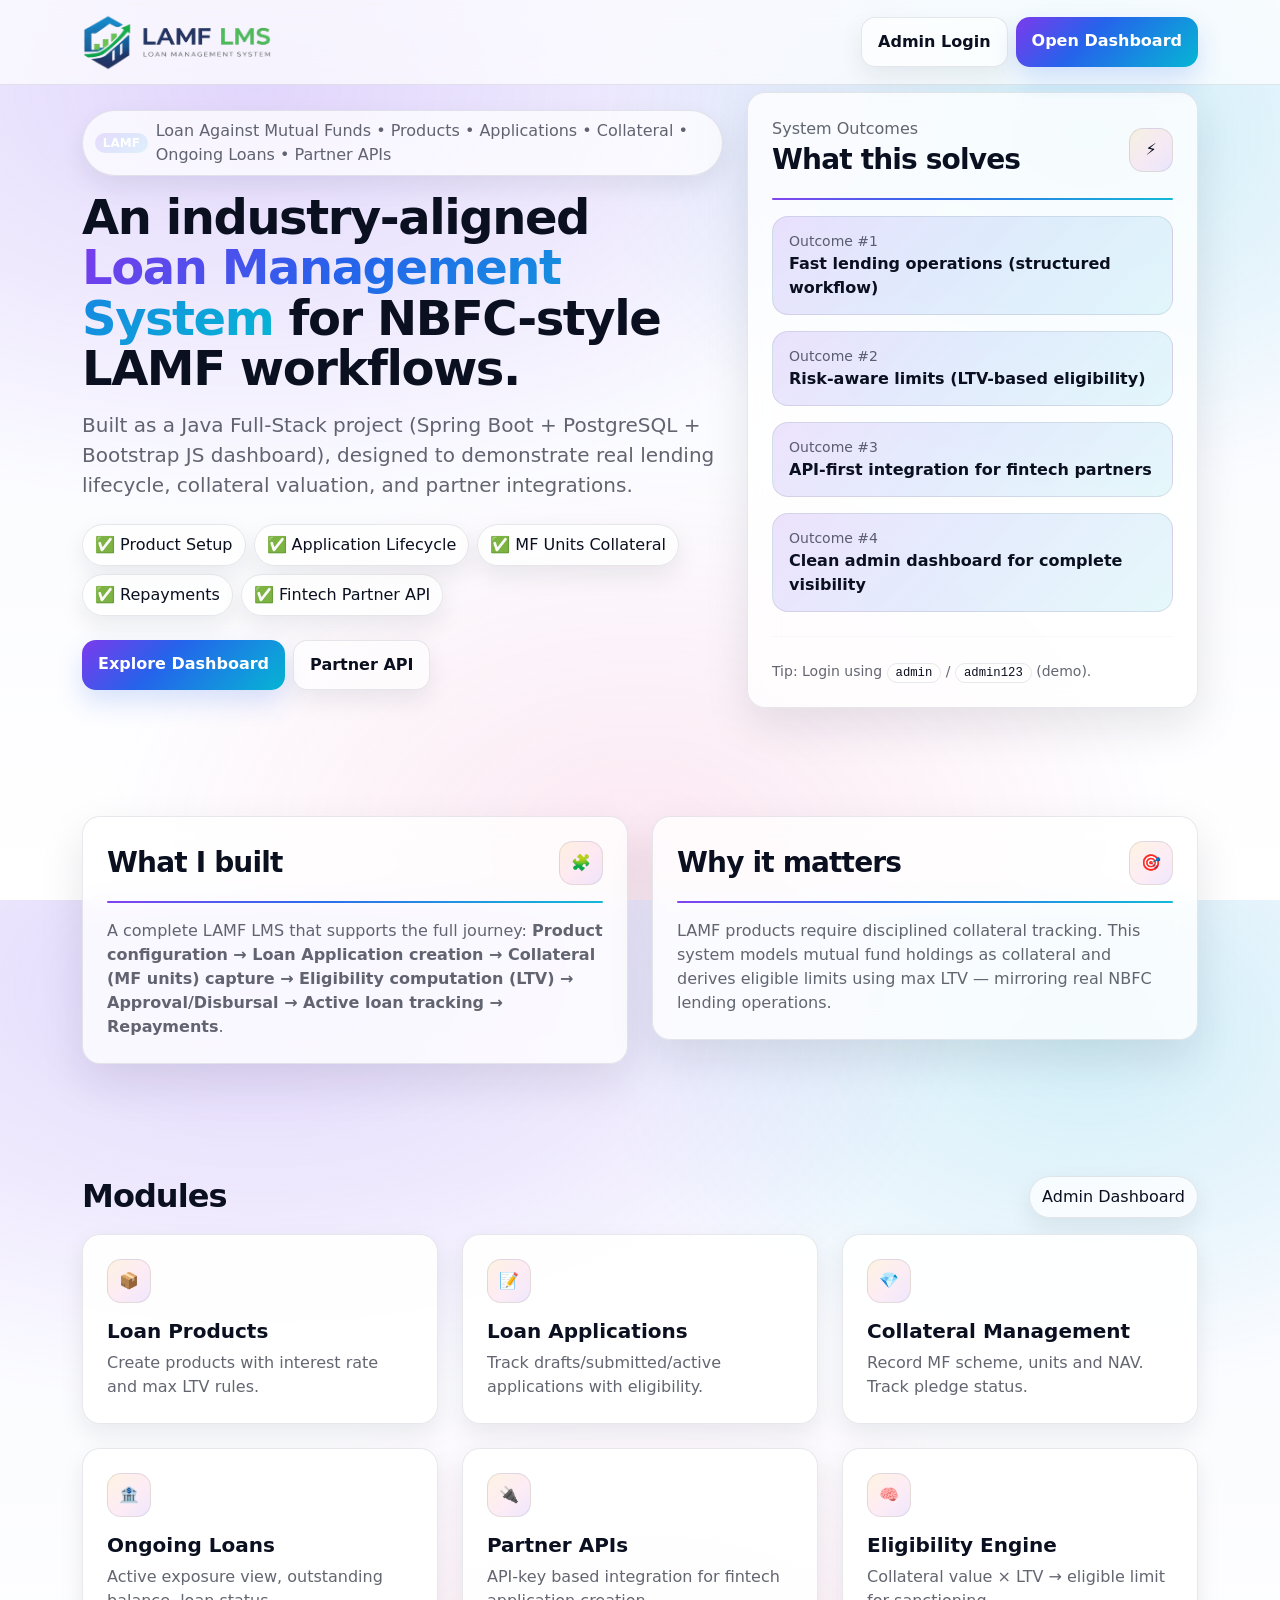
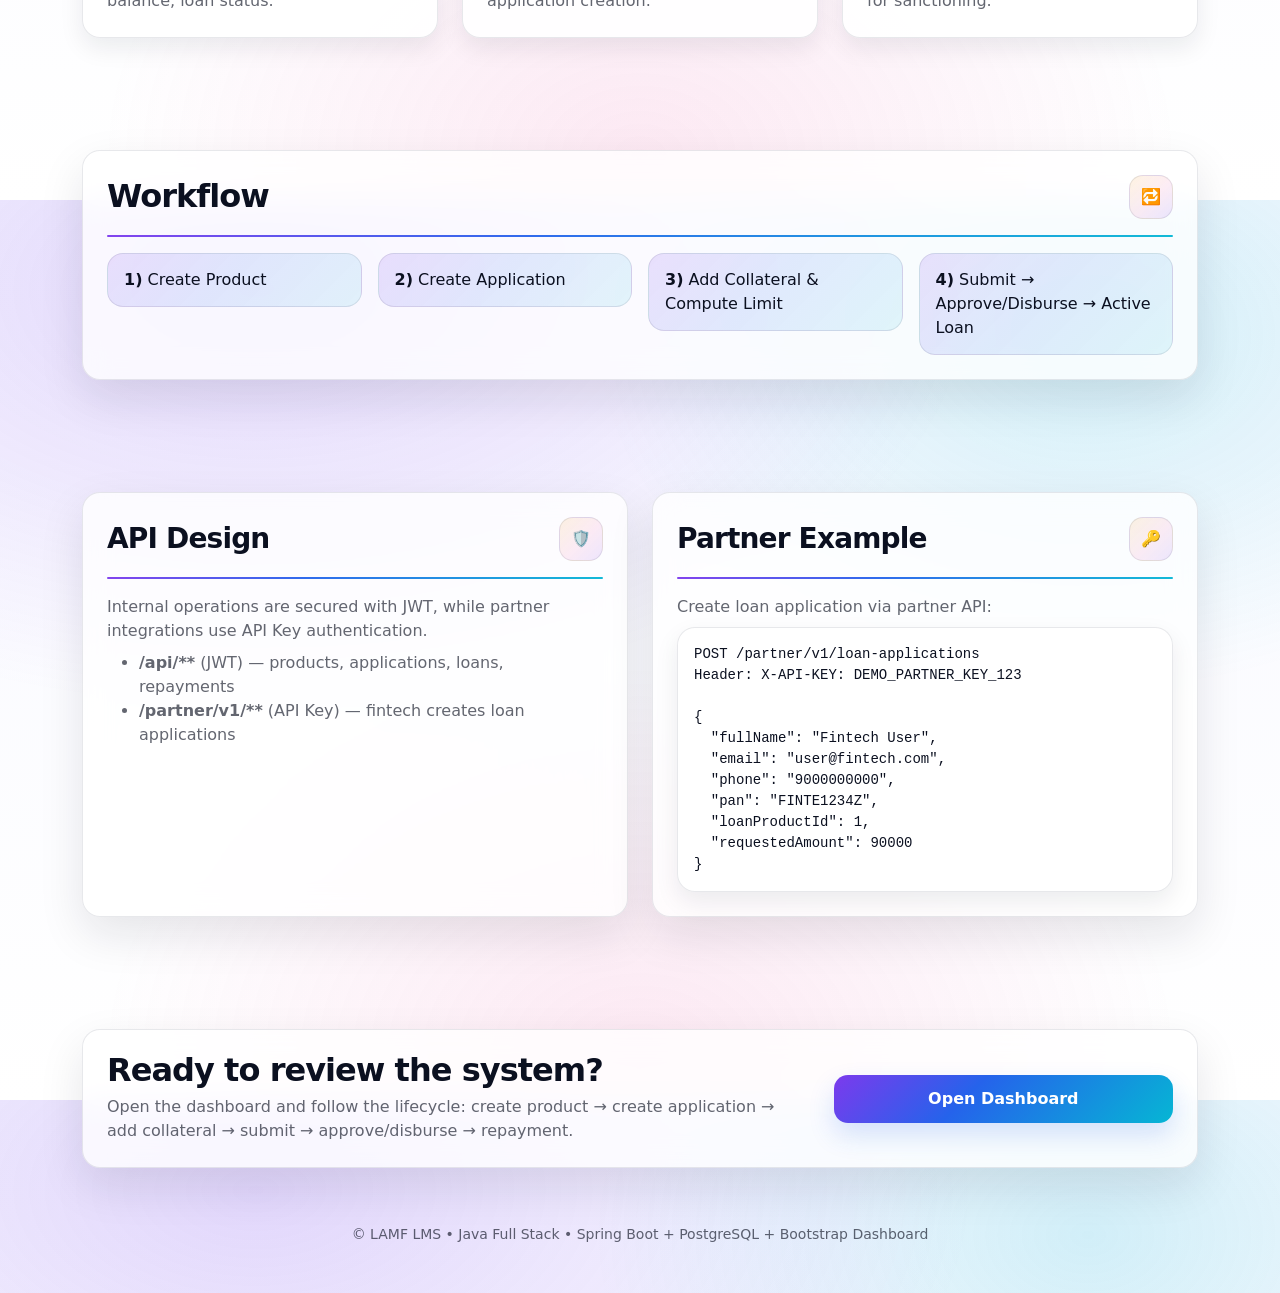
==== index.html @ cec2d3a8 "Fix HTML encoding issues in index.html" ====
<!DOCTYPE html>
<html lang="en">
<head>
  <meta charset="UTF-8" />
  <meta name="viewport" content="width=device-width, initial-scale=1.0" />
  <title>LAMF LMS • Industry-Grade Loan Management System</title>
  <link href="https://cdn.jsdelivr.net/npm/bootstrap@5.3.3/dist/css/bootstrap.min.css" rel="stylesheet">
  <link rel="stylesheet" href="assets/css/theme.css">
</head>
<body>
  <nav class="navbar navbar-expand-sm fixed-top">
    <div class="container">
      <a class="navbar-brand fw-bold" href="#">
        <span style="background:var(--g1); -webkit-background-clip:text; background-clip:text; color:transparent;">
          <img src="logo.png" alt="">
        </span>
      </a>
      <div class="ms-auto d-flex gap-2">
        <a href="login.html" class="btn btn-outline-lux">Admin Login</a>
        <a href="dashboard.html" class="btn btn-lux">Open Dashboard</a>
      </div>
    </div>
  </nav>

  <header class="lux-hero">
    <div class="container">
      <div class="row g-4 align-items-center">
        <div class="col-lg-7">
          <div class="lux-badge mb-3">
            <span class="badge rounded-pill" style="background:var(--g2);">LAMF</span>
            <span class="text-muted-lux">Loan Against Mutual Funds • Products • Applications • Collateral • Ongoing Loans • Partner APIs</span>
          </div>
          <h1 class="lux-title display-5">
            An industry-aligned <span style="background:var(--g1); -webkit-background-clip:text; background-clip:text; color:transparent;">Loan Management System</span>
            for NBFC-style LAMF workflows.
          </h1>
          <p class="mt-3 fs-5 text-muted-lux">
            Built as a Java Full-Stack project (Spring Boot + PostgreSQL + Bootstrap JS dashboard),
            designed to demonstrate real lending lifecycle, collateral valuation, and partner integrations.
          </p>

          <div class="d-flex flex-wrap gap-2 mt-4">
            <span class="lux-badge">✅ Product Setup</span>
            <span class="lux-badge">✅ Application Lifecycle</span>
            <span class="lux-badge">✅ MF Units Collateral</span>
            <span class="lux-badge">✅ Repayments</span>
            <span class="lux-badge">✅ Fintech Partner API</span>
          </div>

          <div class="d-flex gap-2 mt-4">
            <a class="btn btn-lux" href="dashboard.html">Explore Dashboard</a>
            <a class="btn btn-outline-lux" href="#api">Partner API</a>
          </div>
        </div>

        <div class="col-lg-5">
          <div class="lux-card p-4">
            <div class="d-flex align-items-center justify-content-between">
              <div>
                <div class="text-muted-lux">System Outcomes</div>
                <h3 class="lux-title mt-1">What this solves</h3>
              </div>
              <div class="icon-pill">⚡</div>
            </div>
            <div class="lux-gradient-line my-3"></div>

            <div class="row g-3">
              <div class="col-12">
                <div class="lux-kpi">
                  <div class="text-muted-lux small">Outcome #1</div>
                  <div class="fw-bold">Fast lending operations (structured workflow)</div>
                </div>
              </div>
              <div class="col-12">
                <div class="lux-kpi">
                  <div class="text-muted-lux small">Outcome #2</div>
                  <div class="fw-bold">Risk-aware limits (LTV-based eligibility)</div>
                </div>
              </div>
              <div class="col-12">
                <div class="lux-kpi">
                  <div class="text-muted-lux small">Outcome #3</div>
                  <div class="fw-bold">API-first integration for fintech partners</div>
                </div>
              </div>
              <div class="col-12">
                <div class="lux-kpi">
                  <div class="text-muted-lux small">Outcome #4</div>
                  <div class="fw-bold">Clean admin dashboard for complete visibility</div>
                </div>
              </div>
            </div>

            <hr class="my-4">
            <div class="text-muted-lux small">
              Tip: Login using <code class="kbd">admin</code> / <code class="kbd">admin123</code> (demo).
            </div>
          </div>
        </div>
      </div>
    </div>
  </header>

  <!-- Section 1: What the system does -->
  <section class="section">
    <div class="container">
      <div class="row g-4">
        <div class="col-lg-6">
          <div class="lux-card p-4">
            <div class="d-flex align-items-center justify-content-between">
              <h3 class="lux-title mb-0">What I built</h3>
              <div class="icon-pill">🧩</div>
            </div>
            <div class="lux-gradient-line my-3"></div>
            <p class="text-muted-lux mb-0">
              A complete LAMF LMS that supports the full journey:
              <b>Product configuration → Loan Application creation → Collateral (MF units) capture → Eligibility computation (LTV) → Approval/Disbursal → Active loan tracking → Repayments</b>.
            </p>
          </div>
        </div>

        <div class="col-lg-6">
          <div class="lux-card p-4">
            <div class="d-flex align-items-center justify-content-between">
              <h3 class="lux-title mb-0">Why it matters</h3>
              <div class="icon-pill">🎯</div>
            </div>
            <div class="lux-gradient-line my-3"></div>
            <p class="text-muted-lux mb-0">
              LAMF products require disciplined collateral tracking. This system models mutual fund holdings as collateral and derives eligible limits using max LTV — mirroring real NBFC lending operations.
            </p>
          </div>
        </div>
      </div>
    </div>
  </section>

  <!-- Section 2: Modules -->
  <section class="section">
    <div class="container">
      <div class="d-flex align-items-center justify-content-between mb-3">
        <h2 class="lux-title mb-0">Modules</h2>
        <span class="lux-badge">Admin Dashboard</span>
      </div>
      <div class="row g-4">
        <div class="col-md-6 col-lg-4">
          <div class="lux-card-soft p-4 h-100">
            <div class="icon-pill mb-3">📦</div>
            <h5 class="fw-bold">Loan Products</h5>
            <p class="text-muted-lux mb-0">Create products with interest rate and max LTV rules.</p>
          </div>
        </div>
        <div class="col-md-6 col-lg-4">
          <div class="lux-card-soft p-4 h-100">
            <div class="icon-pill mb-3">📝</div>
            <h5 class="fw-bold">Loan Applications</h5>
            <p class="text-muted-lux mb-0">Track drafts/submitted/active applications with eligibility.</p>
          </div>
        </div>
        <div class="col-md-6 col-lg-4">
          <div class="lux-card-soft p-4 h-100">
            <div class="icon-pill mb-3">💎</div>
            <h5 class="fw-bold">Collateral Management</h5>
            <p class="text-muted-lux mb-0">Record MF scheme, units and NAV. Track pledge status.</p>
          </div>
        </div>
        <div class="col-md-6 col-lg-4">
          <div class="lux-card-soft p-4 h-100">
            <div class="icon-pill mb-3">🏦</div>
            <h5 class="fw-bold">Ongoing Loans</h5>
            <p class="text-muted-lux mb-0">Active exposure view, outstanding balance, loan status.</p>
          </div>
        </div>
        <div class="col-md-6 col-lg-4">
          <div class="lux-card-soft p-4 h-100">
            <div class="icon-pill mb-3">🔌</div>
            <h5 class="fw-bold">Partner APIs</h5>
            <p class="text-muted-lux mb-0">API-key based integration for fintech application creation.</p>
          </div>
        </div>
        <div class="col-md-6 col-lg-4">
          <div class="lux-card-soft p-4 h-100">
            <div class="icon-pill mb-3">🧠</div>
            <h5 class="fw-bold">Eligibility Engine</h5>
            <p class="text-muted-lux mb-0">Collateral value × LTV → eligible limit for sanctioning.</p>
          </div>
        </div>
      </div>
    </div>
  </section>

  <!-- Section 3: Workflow -->
  <section class="section">
    <div class="container">
      <div class="lux-card p-4">
        <div class="d-flex align-items-center justify-content-between">
          <h2 class="lux-title mb-0">Workflow</h2>
          <div class="icon-pill">🔁</div>
        </div>
        <div class="lux-gradient-line my-3"></div>
        <div class="row g-3">
          <div class="col-md-3"><div class="lux-kpi"><b>1)</b> Create Product</div></div>
          <div class="col-md-3"><div class="lux-kpi"><b>2)</b> Create Application</div></div>
          <div class="col-md-3"><div class="lux-kpi"><b>3)</b> Add Collateral & Compute Limit</div></div>
          <div class="col-md-3"><div class="lux-kpi"><b>4)</b> Submit → Approve/Disburse → Active Loan</div></div>
        </div>
      </div>
    </div>
  </section>

  <!-- Section 4: Architecture -->
  <section class="section" id="api">
    <div class="container">
      <div class="row g-4">
        <div class="col-lg-6">
          <div class="lux-card p-4 h-100">
            <div class="d-flex align-items-center justify-content-between">
              <h3 class="lux-title mb-0">API Design</h3>
              <div class="icon-pill">🛡️</div>
            </div>
            <div class="lux-gradient-line my-3"></div>
            <p class="text-muted-lux mb-2">
              Internal operations are secured with JWT, while partner integrations use API Key authentication.
            </p>
            <ul class="text-muted-lux mb-0">
              <li><b>/api/**</b> (JWT) — products, applications, loans, repayments</li>
              <li><b>/partner/v1/**</b> (API Key) — fintech creates loan applications</li>
            </ul>
          </div>
        </div>

        <div class="col-lg-6">
          <div class="lux-card p-4 h-100">
            <div class="d-flex align-items-center justify-content-between">
              <h3 class="lux-title mb-0">Partner Example</h3>
              <div class="icon-pill">🔑</div>
            </div>
            <div class="lux-gradient-line my-3"></div>
            <p class="text-muted-lux mb-2">Create loan application via partner API:</p>
            <pre class="lux-card-soft p-3 mb-0" style="white-space:pre-wrap;">
POST /partner/v1/loan-applications
Header: X-API-KEY: DEMO_PARTNER_KEY_123

{
  "fullName": "Fintech User",
  "email": "user@fintech.com",
  "phone": "9000000000",
  "pan": "FINTE1234Z",
  "loanProductId": 1,
  "requestedAmount": 90000
}</pre>
          </div>
        </div>
      </div>
    </div>
  </section>

  <!-- Section 5: CTA -->
  <section class="section">
    <div class="container">
      <div class="lux-card p-4">
        <div class="row g-4 align-items-center">
          <div class="col-lg-8">
            <h2 class="lux-title mb-2">Ready to review the system?</h2>
            <p class="text-muted-lux mb-0">
              Open the dashboard and follow the lifecycle: create product → create application → add collateral → submit → approve/disburse → repayment.
            </p>
          </div>
          <div class="col-lg-4 text-lg-end">
            <a class="btn btn-lux w-100 w-lg-auto" href="dashboard.html">Open Dashboard</a>
          </div>
        </div>
      </div>
    </div>
  </section>

  <div class="container pb-5">
    <div class="text-center text-muted-lux small">© LAMF LMS • Java Full Stack • Spring Boot + PostgreSQL + Bootstrap Dashboard</div>
  </div>

  <div class="toast-container position-fixed bottom-0 end-0 p-3" id="toastContainer"></div>

  <script src="https://cdn.jsdelivr.net/npm/bootstrap@5.3.3/dist/js/bootstrap.bundle.min.js"></script>
  <script src="assets/js/config.js"></script>
  <script src="assets/js/api.js"></script>
  <script src="assets/js/home.js"></script>
</body>
</html>
---- assets/css/theme.css ----
:root{
  /* Light luxury base */
  --bg0:#F7F8FF;
  --bg1:#FFFFFF;

  --card: rgba(255,255,255,0.78);
  --card2: rgba(255,255,255,0.92);
  --stroke: rgba(20, 30, 60, 0.10);

  --text:#0B1020;
  --muted: rgba(11,16,32,0.64);

  /* Premium gradients (soft, light, luxury) */
  --g1: linear-gradient(135deg, #7C3AED 0%, #2563EB 40%, #06B6D4 100%);
  --g2: linear-gradient(135deg, rgba(124,58,237,0.14) 0%, rgba(37,99,235,0.12) 45%, rgba(6,182,212,0.10) 100%);
  --g3: linear-gradient(135deg, rgba(245,158,11,0.12) 0%, rgba(236,72,153,0.10) 55%, rgba(124,58,237,0.12) 100%);

  /* Soft luxury shadow */
  --shadow: 0 18px 45px rgba(17, 24, 39, 0.10);
  --shadow2: 0 10px 24px rgba(17, 24, 39, 0.08);

  --radius: 18px;
}

*{box-sizing:border-box}
html,body{height:100%}

body{
  margin:0;
  font-family: ui-sans-serif, system-ui, -apple-system, "Segoe UI", Roboto, Arial, sans-serif;
  color: var(--text);

  /* Light premium background */
  background:
    radial-gradient(1200px 700px at 20% 10%, rgba(124,58,237,0.18), transparent 60%),
    radial-gradient(900px 650px at 85% 15%, rgba(6,182,212,0.16), transparent 55%),
    radial-gradient(900px 650px at 50% 95%, rgba(236,72,153,0.12), transparent 60%),
    linear-gradient(180deg, var(--bg0), var(--bg1));
}

/* Links */
a{color:inherit}
.text-muted-lux{color:var(--muted)!important}

/* Navbar */
.navbar{
  background: rgba(255,255,255,0.68)!important;
  border-bottom: 1px solid var(--stroke);
  backdrop-filter: blur(14px);
}

.navbar .navbar-brand{
  letter-spacing: -0.02em;
}

/* Badges */
.lux-badge{
  display:inline-flex; align-items:center; gap:8px;
  padding:8px 12px; border-radius:999px;
  background: rgba(255,255,255,0.72);
  border:1px solid var(--stroke);
  box-shadow: var(--shadow2);
}

/* Hero spacing */
.lux-hero{ padding: 92px 0 52px; }

/* Cards */
.lux-card{
  background: var(--card);
  border: 1px solid var(--stroke);
  border-radius: var(--radius);
  box-shadow: var(--shadow);
  backdrop-filter: blur(14px);
}

.lux-card-soft{
  background: var(--card2);
  border: 1px solid var(--stroke);
  border-radius: var(--radius);
  box-shadow: var(--shadow2);
}

.lux-gradient-line{
  height: 2px; width: 100%;
  background: var(--g1);
  border-radius: 999px;
  opacity: 0.95;
}

.lux-title{
  font-weight: 850;
  letter-spacing: -0.03em;
  line-height: 1.05;
}

/* KPI blocks */
.lux-kpi{
  border-radius: 16px;
  padding: 14px 16px;
  background: var(--g2);
  border: 1px solid var(--stroke);
}

/* Buttons */
.btn-lux{
  border: 0;
  border-radius: 14px;
  padding: 12px 16px;
  font-weight: 800;
  color: #FFFFFF;
  background: var(--g1);
  box-shadow: 0 12px 26px rgba(37,99,235,0.18);
}
.btn-lux:hover{filter: brightness(1.05); transform: translateY(-1px);}

.btn-outline-lux{
  border-radius: 14px;
  padding: 12px 16px;
  font-weight: 800;
  color: var(--text);
  background: rgba(255,255,255,0.60);
  border: 1px solid var(--stroke);
  box-shadow: var(--shadow2);
}
.btn-outline-lux:hover{background: rgba(255,255,255,0.85);}

/* Sections */
.section{ padding: 56px 0; }

/* Icon pill */
.icon-pill{
  width: 44px; height: 44px; border-radius: 14px;
  display:grid; place-items:center;
  background: var(--g3);
  border: 1px solid var(--stroke);
}

/* Code pills */
code.kbd{
  background: rgba(255,255,255,0.85);
  padding: 2px 8px;
  border-radius: 10px;
  border: 1px solid var(--stroke);
  color: var(--text);
}

/* Tables */
.table{
  --bs-table-bg: transparent;
  --bs-table-color: var(--text);
  border-color: var(--stroke)!important;
}
.table thead th{
  color: rgba(11,16,32,0.8);
  border-bottom: 1px solid var(--stroke);
}
.table td, .table th{
  border-top: 1px solid var(--stroke);
}

/* Inputs */
.form-control, .form-select{
  background: rgba(255,255,255,0.82);
  border: 1px solid var(--stroke);
  color: var(--text);
  border-radius: 14px;
  box-shadow: 0 8px 16px rgba(17,24,39,0.06);
}
.form-control:focus, .form-select:focus{
  box-shadow: 0 0 0 0.2rem rgba(124,58,237,0.18);
  border-color: rgba(124,58,237,0.40);
}
.form-control::placeholder{color: rgba(11,16,32,0.45)}

/* Modals */
.modal-content{
  background: rgba(255,255,255,0.92);
  border: 1px solid var(--stroke);
  backdrop-filter: blur(14px);
  color: var(--text);
  border-radius: 18px;
  box-shadow: var(--shadow);
}

hr{border-color: var(--stroke)}

/* Sidebar */
.sidebar{
  min-height: calc(100vh - 70px);
  position: sticky; top: 70px;
  padding: 18px;
}
.sidebar .nav-link{
  color: rgba(11,16,32,0.8);
  border-radius: 14px;
  padding: 10px 12px;
}
.sidebar .nav-link.active{
  background: var(--g2);
  border: 1px solid var(--stroke);
  color: var(--text);
}

/* Toast */
.toast-container{z-index: 9999;}











/* =========================
   RESPONSIVE PATCH (append)
   ========================= */

/* Safer media + images */
img, svg, video, canvas {
  max-width: 100%;
  height: auto;
}

/* Prevent horizontal scroll from long content */
body {
  overflow-x: hidden;
}

/* Navbar brand logo control (works for both pages) */
.navbar .navbar-brand img {
  width: clamp(120px, 18vw, 190px);
  height: auto;
  display: block;
}

/* Buttons: better tap targets on mobile */
.btn {
  min-height: 44px;
}

/* Hero spacing: less on phones */
.lux-hero {
  padding-top: 92px;
  padding-bottom: 52px;
}
@media (max-width: 576px) {
  .lux-hero {
    padding-top: 78px;
    padding-bottom: 36px;
  }
  .lux-title {
    line-height: 1.08;
  }
  .section {
    padding: 38px 0;
  }
  .lux-card, .lux-card-soft {
    border-radius: 16px;
  }
}

/* Navbar on small screens: stack actions nicely */
@media (max-width: 576px) {
  .navbar .container,
  .navbar .container-fluid {
    gap: 10px;
  }

  /* tighten padding */
  .navbar .btn {
    padding: 10px 12px;
    border-radius: 12px;
    font-weight: 800;
  }
}

/* Make long code blocks responsive */
pre {
  overflow: auto;
  max-width: 100%;
  border-radius: 16px;
}
pre::-webkit-scrollbar {
  height: 10px;
}
pre::-webkit-scrollbar-thumb {
  background: rgba(17,24,39,0.18);
  border-radius: 999px;
}

/* Tables on mobile: allow horizontal scrolling cleanly */
.table-responsive {
  border-radius: 16px;
}

/* Dashboard layout improvements */
#pageContainer {
  min-height: calc(100vh - 110px);
}

/* Sidebar: desktop sticky stays */
.sidebar {
  min-height: calc(100vh - 85px);
  position: sticky;
  top: 75px;
}

/* Sidebar -> Mobile: convert to top "chip" nav (horizontal scroll) */
@media (max-width: 992px) {
  .sidebar {
    position: relative;
    top: 0;
    min-height: auto;
    padding: 14px;
  }

  #sideNav {
    flex-direction: row !important;
    gap: 10px;
    overflow-x: auto;
    padding-bottom: 6px;
    scrollbar-width: thin;
  }

  #sideNav .nav-link {
    white-space: nowrap;
    flex: 0 0 auto;
  }

  /* Hide "Modules" label to save space */
  .sidebar .text-muted-lux.small.mb-2 {
    display: none;
  }

  /* Partner API card becomes compact */
  .sidebar hr {
    margin: 12px 0 !important;
  }
  .sidebar .lux-card-soft {
    padding: 12px !important;
  }
}

/* Modal sizing on phones */
@media (max-width: 576px) {
  .modal-dialog {
    margin: 12px;
  }
  .modal-content {
    border-radius: 16px;
  }
}

/* Better spacing for KPI blocks on small devices */
@media (max-width: 576px) {
  .lux-kpi {
    padding: 12px 14px;
    border-radius: 14px;
  }
}

/* Reduce heavy shadows on low-end phones (smoother scroll) */
@media (max-width: 576px) {
  .lux-card {
    box-shadow: 0 12px 28px rgba(17, 24, 39, 0.10);
  }
}
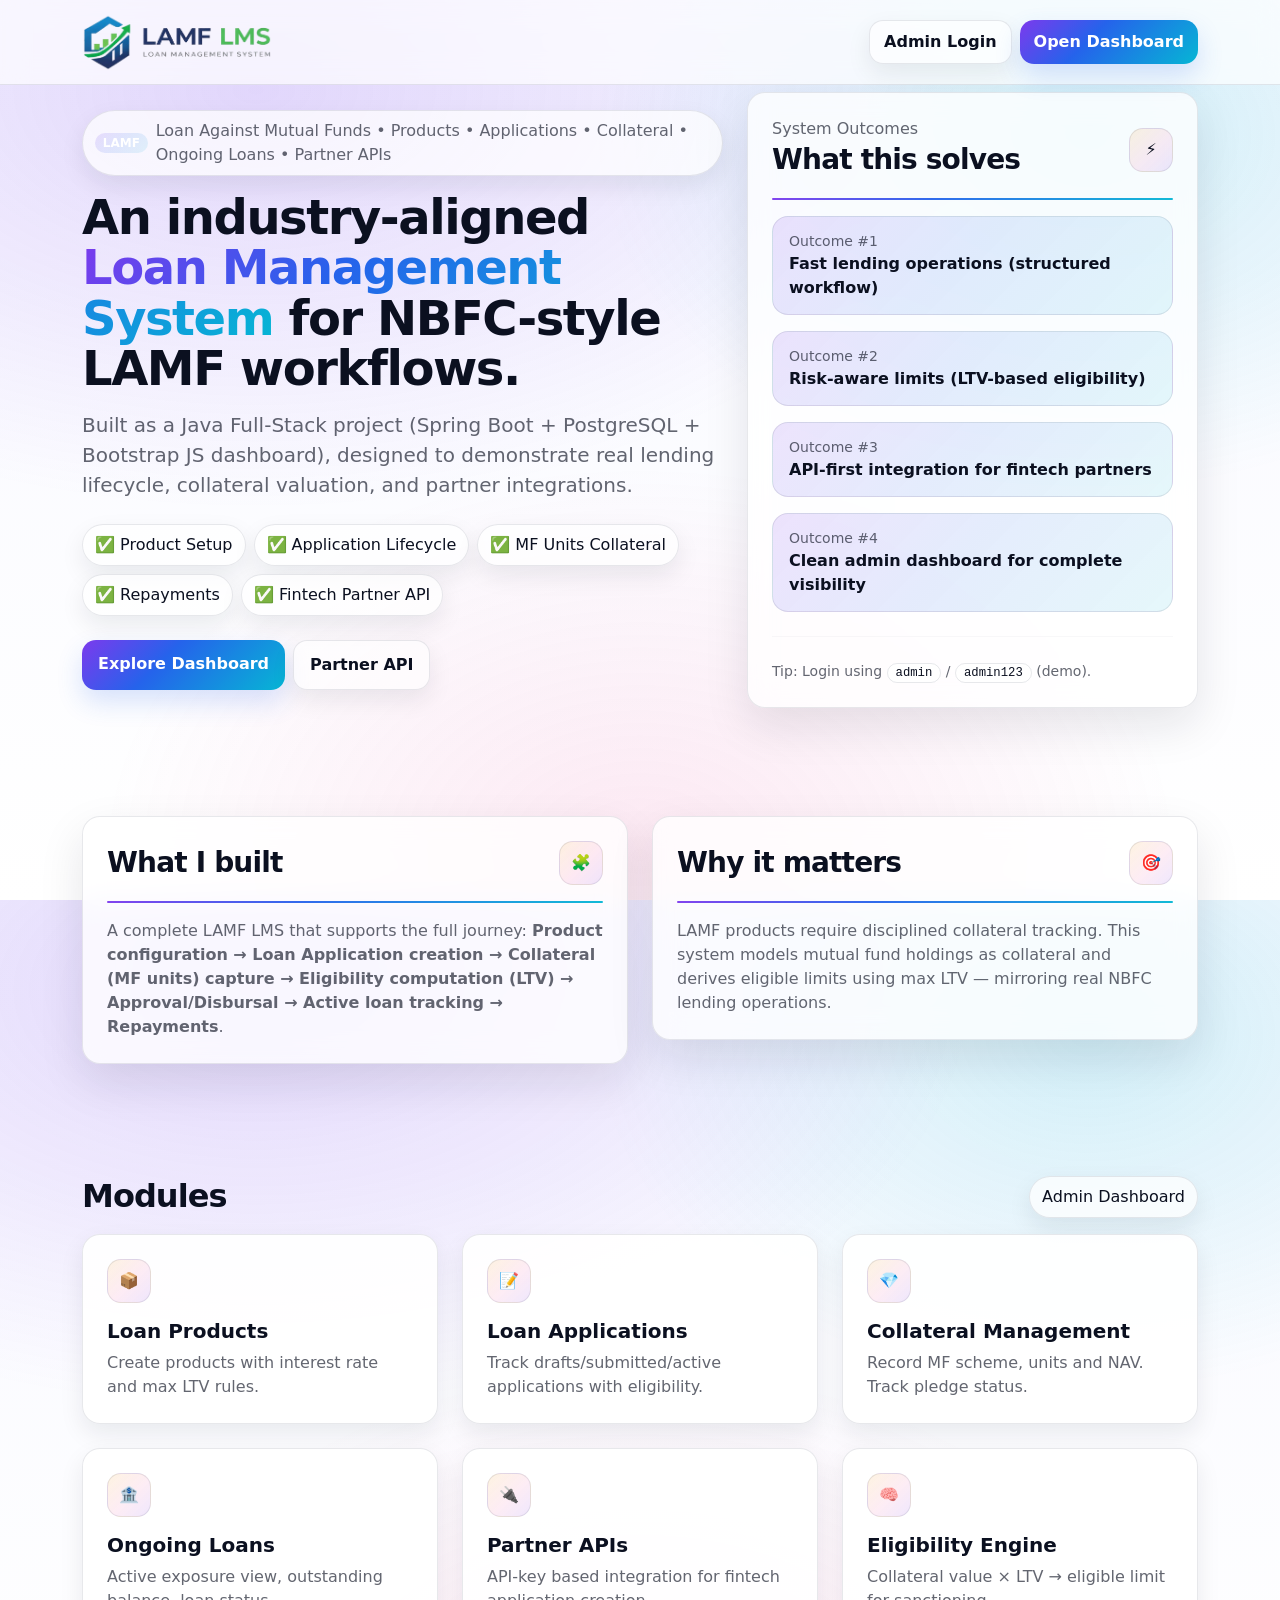
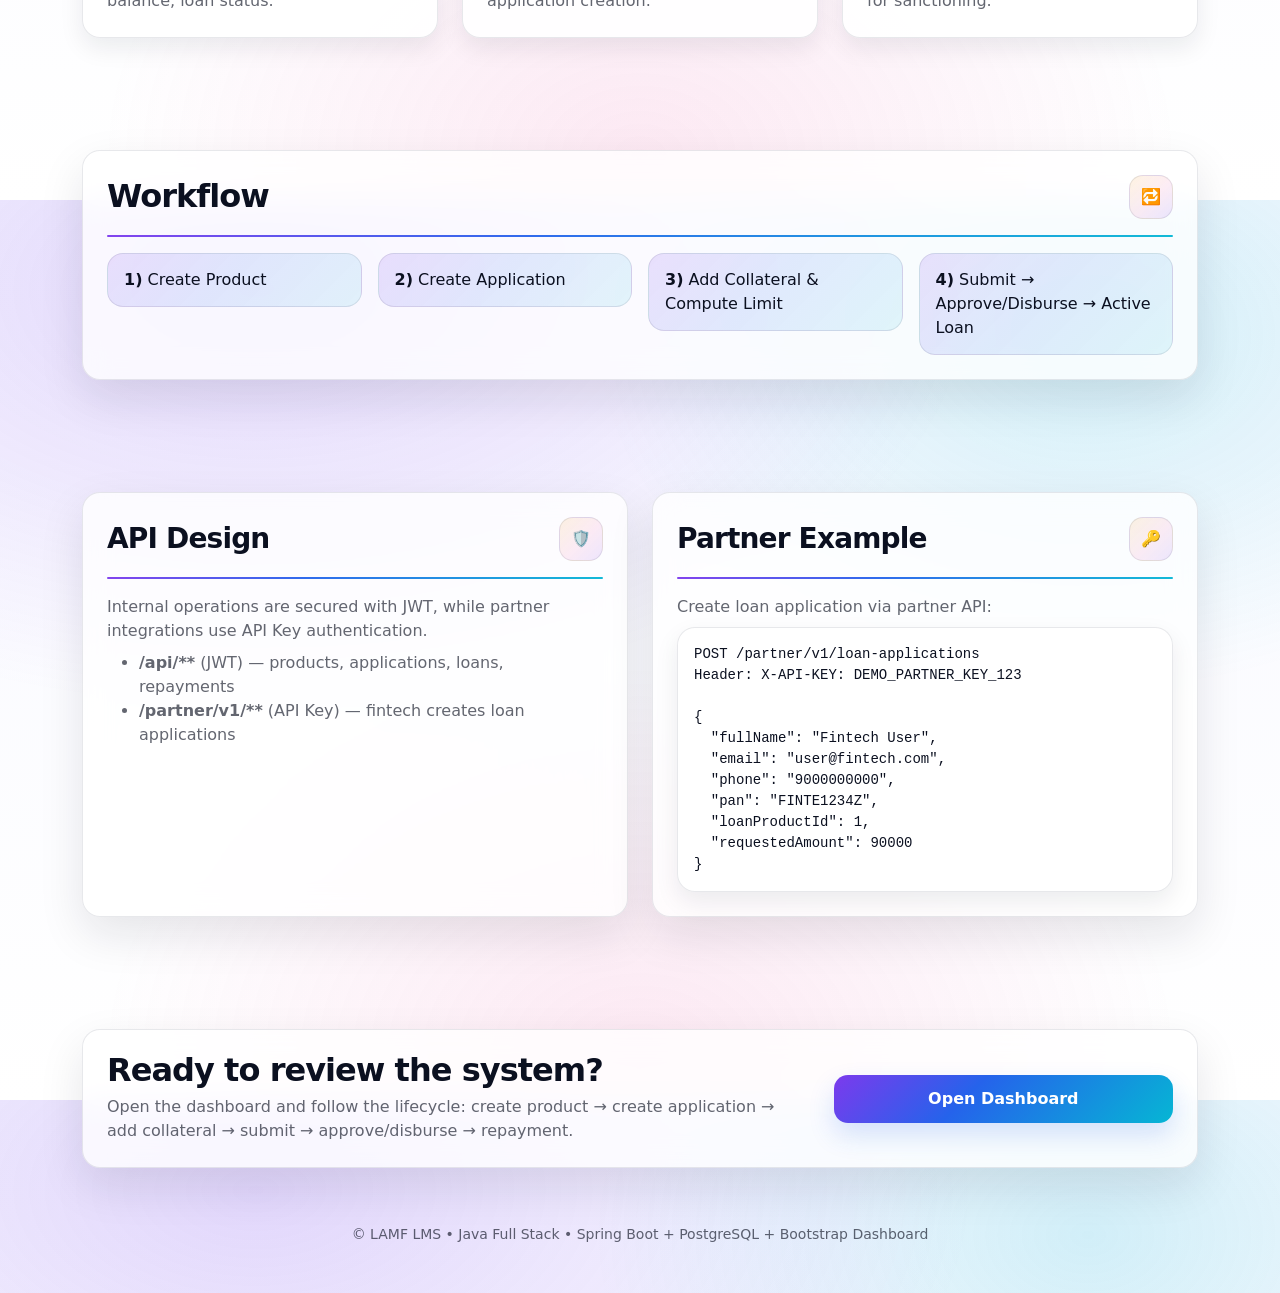
==== commit 41bf6f99: "Fix HTML structure and improve formatting" ====
--- a/index.html
+++ b/index.html
@@ -12,7 +12,7 @@
     <div class="container">
       <a class="navbar-brand fw-bold" href="#">
         <span style="background:var(--g1); -webkit-background-clip:text; background-clip:text; color:transparent;">
-          <img src="logo.png" alt="">
+          <img src="logo.png" class="brand-logo" alt="">
         </span>
       </a>
       <div class="ms-auto d-flex gap-2">
@@ -290,3 +290,4 @@
 
 
 
+
--- a/assets/css/theme.css
+++ b/assets/css/theme.css
@@ -369,3 +369,43 @@
     box-shadow: 0 12px 28px rgba(17, 24, 39, 0.10);
   }
 }
+
+/* ===== Index navbar alignment fix ===== */
+
+.brand-logo {
+  height: 36px;
+  width: auto;
+  display: block;
+}
+
+@media (max-width: 576px) {
+  .brand-logo {
+    height: 32px;
+  }
+}
+
+/* Perfect vertical alignment */
+.navbar .container {
+  align-items: center;
+}
+
+/* Buttons alignment & spacing */
+.navbar .btn {
+  display: inline-flex;
+  align-items: center;
+  justify-content: center;
+  padding: 10px 14px;
+  line-height: 1;
+}
+
+/* Keep logo + buttons visually balanced */
+.navbar-brand {
+  display: flex;
+  align-items: center;
+}
+
+/* Prevent buttons from shrinking oddly */
+.navbar .ms-auto {
+  flex-shrink: 0;
+}
+
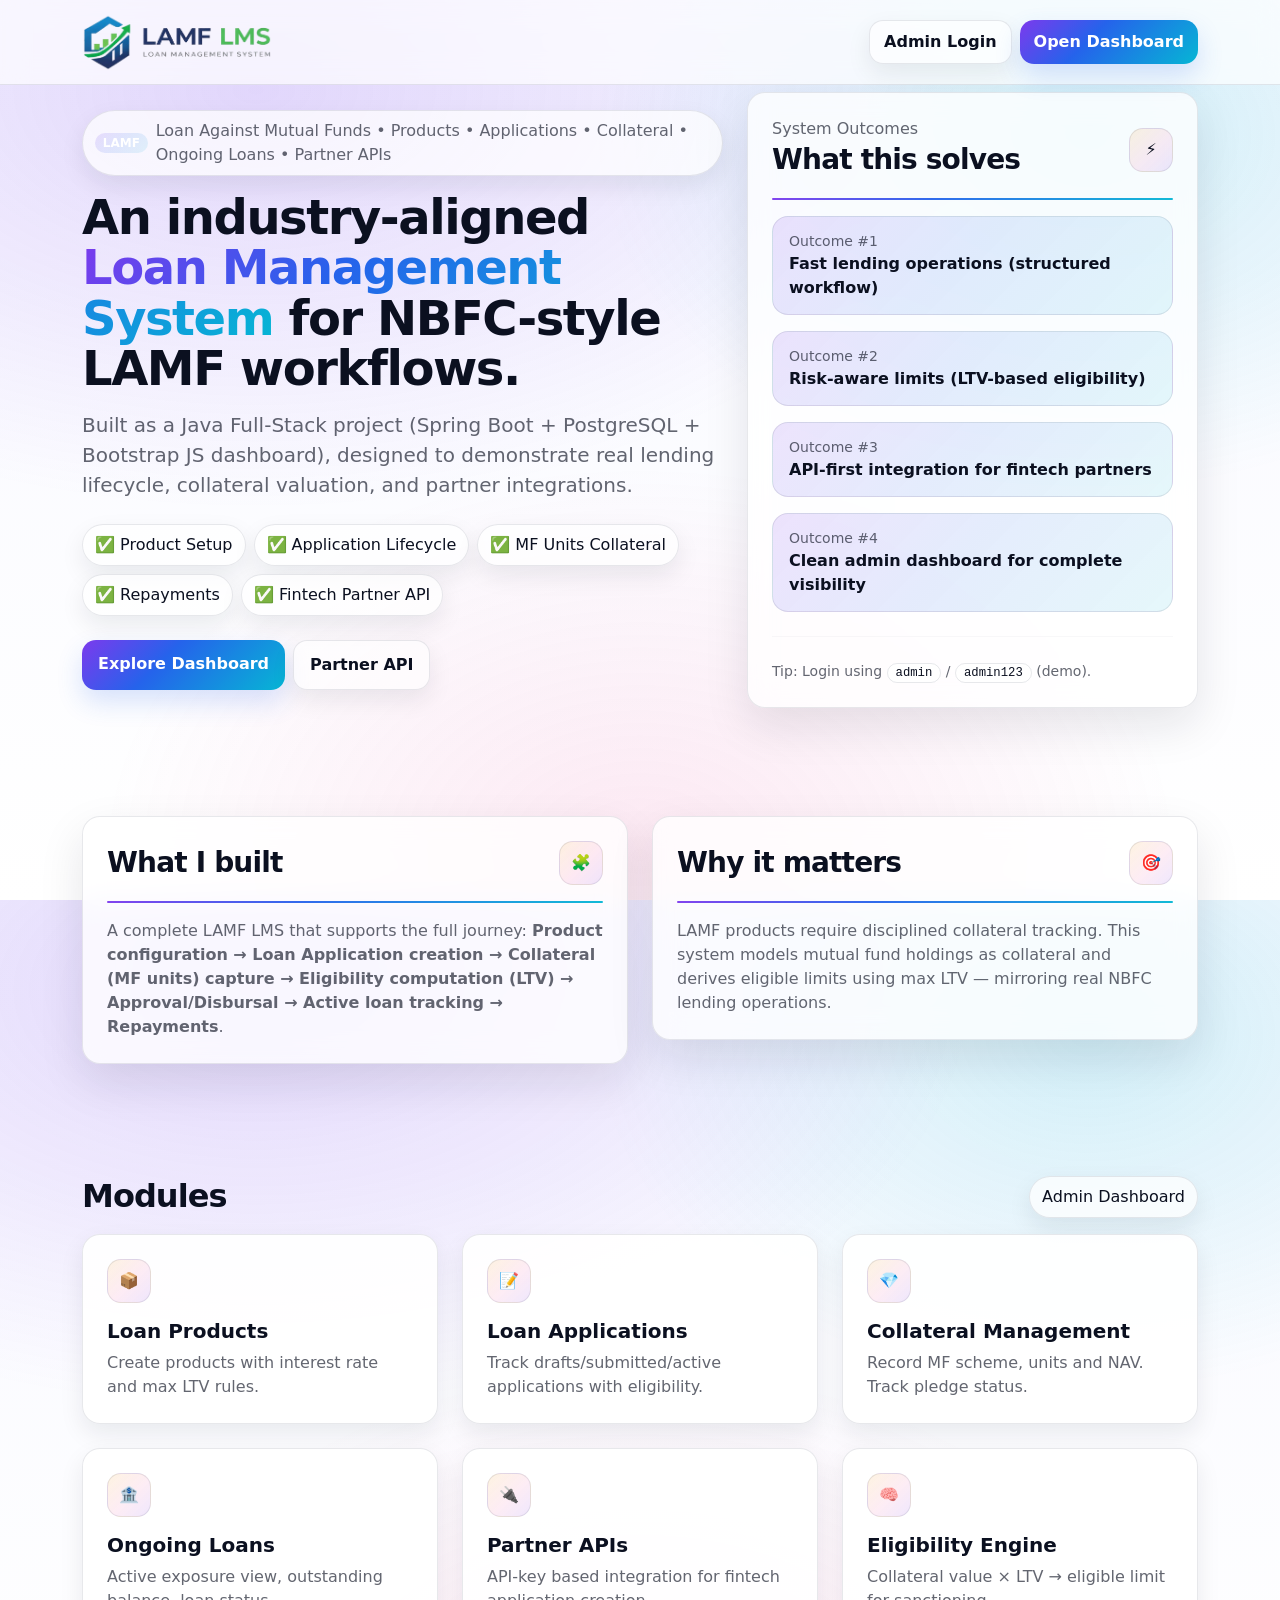
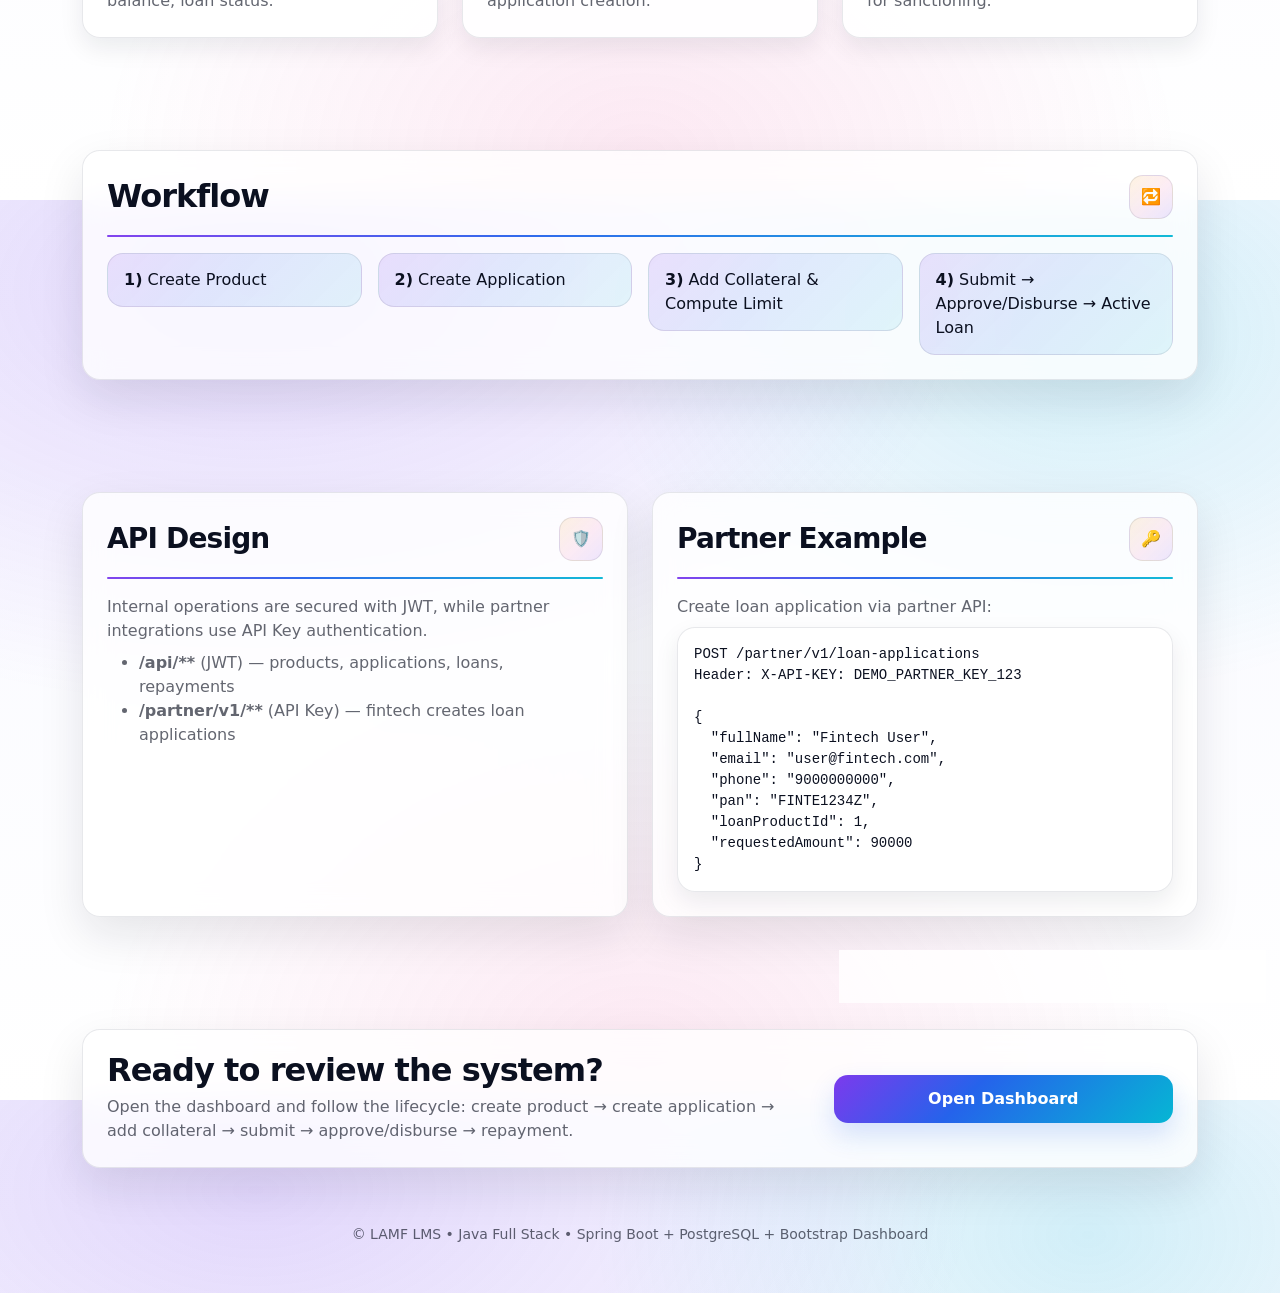
==== commit 877b805f: "Update index.html" ====
--- a/index.html
+++ b/index.html
@@ -6,6 +6,12 @@
   <title>LAMF LMS • Industry-Grade Loan Management System</title>
   <link href="https://cdn.jsdelivr.net/npm/bootstrap@5.3.3/dist/css/bootstrap.min.css" rel="stylesheet">
   <link rel="stylesheet" href="assets/css/theme.css">
+
+  
+  <link rel="manifest" href="manifest.json">
+<meta name="theme-color" content="#0b1220">
+
+  
 </head>
 <body>
   <nav class="navbar navbar-expand-sm fixed-top">
@@ -284,6 +290,15 @@
   <script src="assets/js/config.js"></script>
   <script src="assets/js/api.js"></script>
   <script src="assets/js/home.js"></script>
+
+  
+  <script>
+  if ("serviceWorker" in navigator) {
+    navigator.serviceWorker.register("/service-worker.js");
+  }
+</script>
+
+  
 </body>
 </html>
 
@@ -291,3 +306,4 @@
 
 
 
+
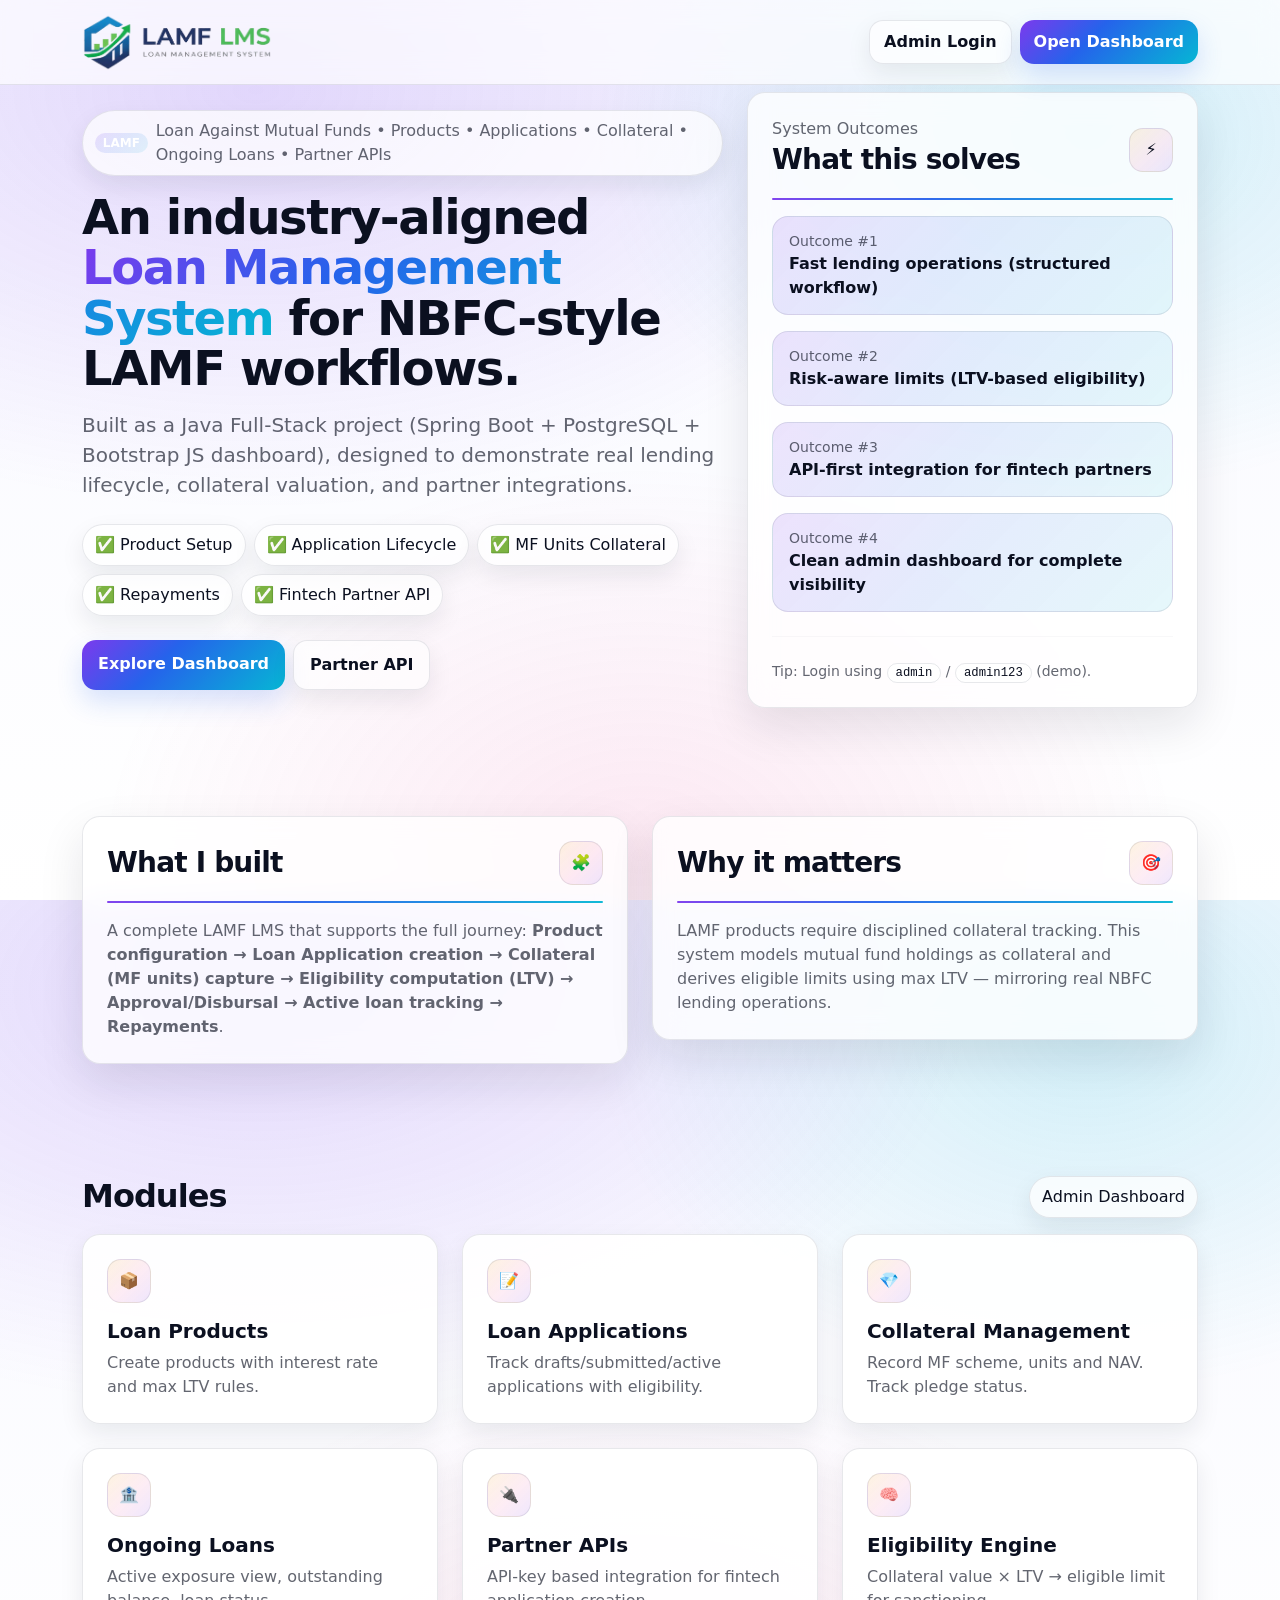
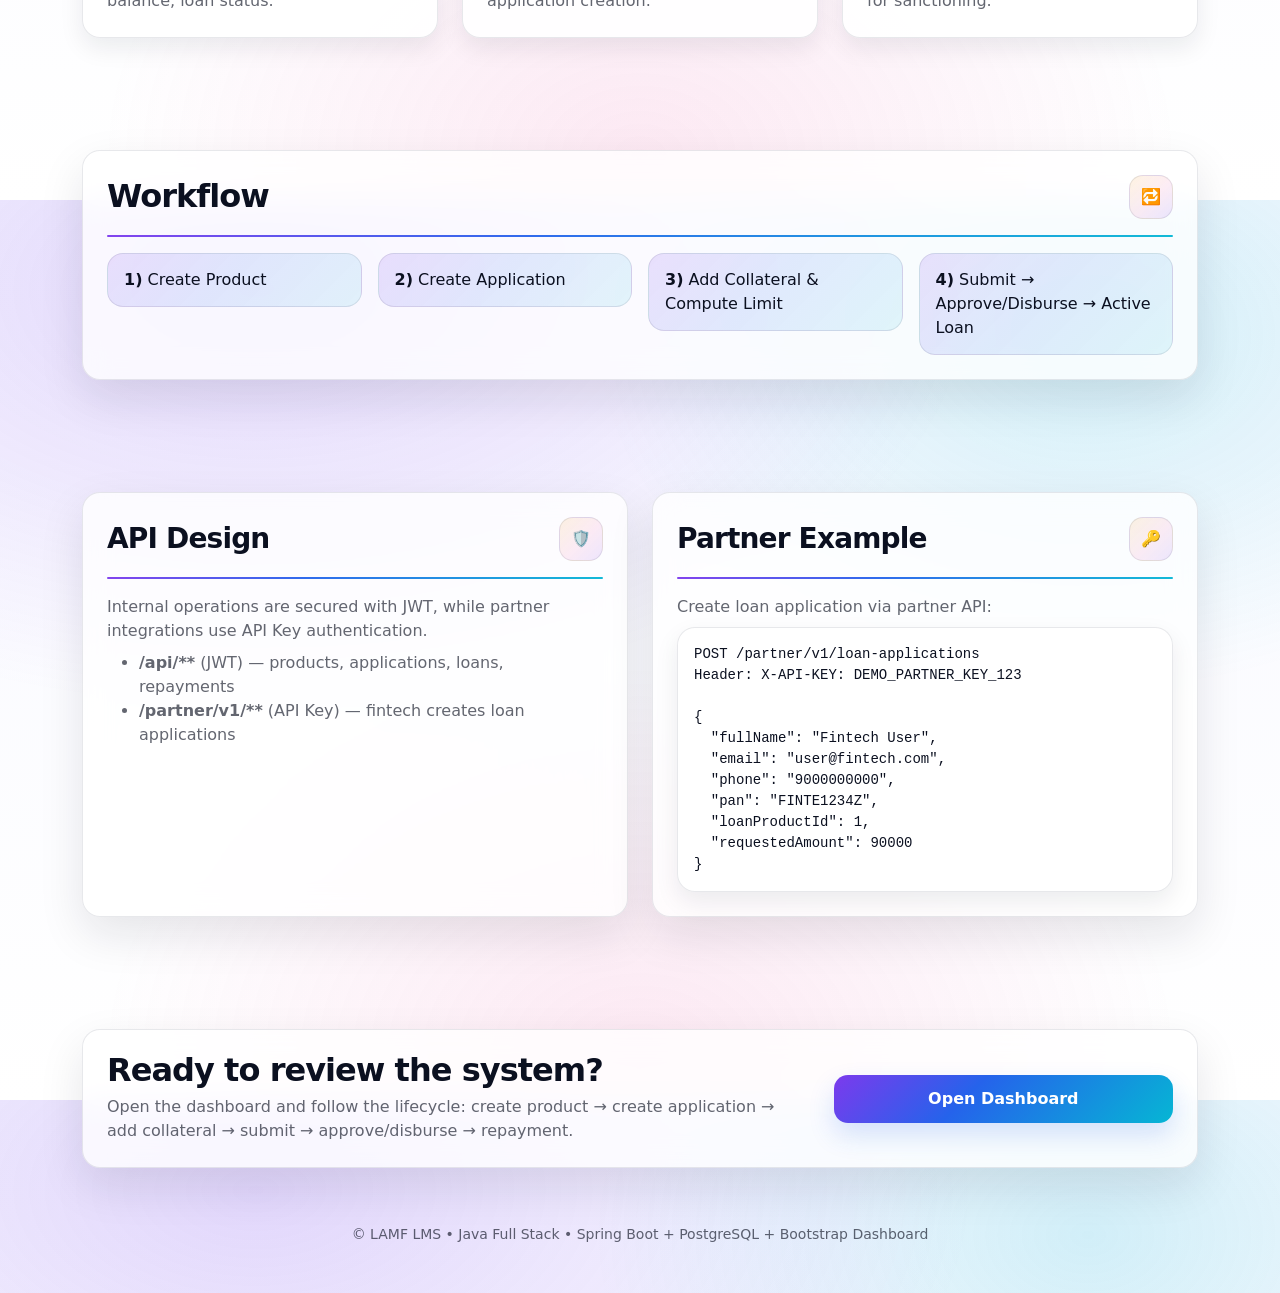
==== commit 0cb9c72a: "Restore index.html to original state Restored the original content of index.html after it was remove" ====
--- a/index.html
+++ b/index.html
@@ -7,11 +7,6 @@
   <link href="https://cdn.jsdelivr.net/npm/bootstrap@5.3.3/dist/css/bootstrap.min.css" rel="stylesheet">
   <link rel="stylesheet" href="assets/css/theme.css">
 
-  
-  <link rel="manifest" href="manifest.json">
-<meta name="theme-color" content="#0b1220">
-
-  
 </head>
 <body>
   <nav class="navbar navbar-expand-sm fixed-top">
@@ -292,13 +287,6 @@
   <script src="assets/js/home.js"></script>
 
   
-  <script>
-  if ("serviceWorker" in navigator) {
-    navigator.serviceWorker.register("/service-worker.js");
-  }
-</script>
-
-  
 </body>
 </html>
 
@@ -307,3 +295,4 @@
 
 
 
+
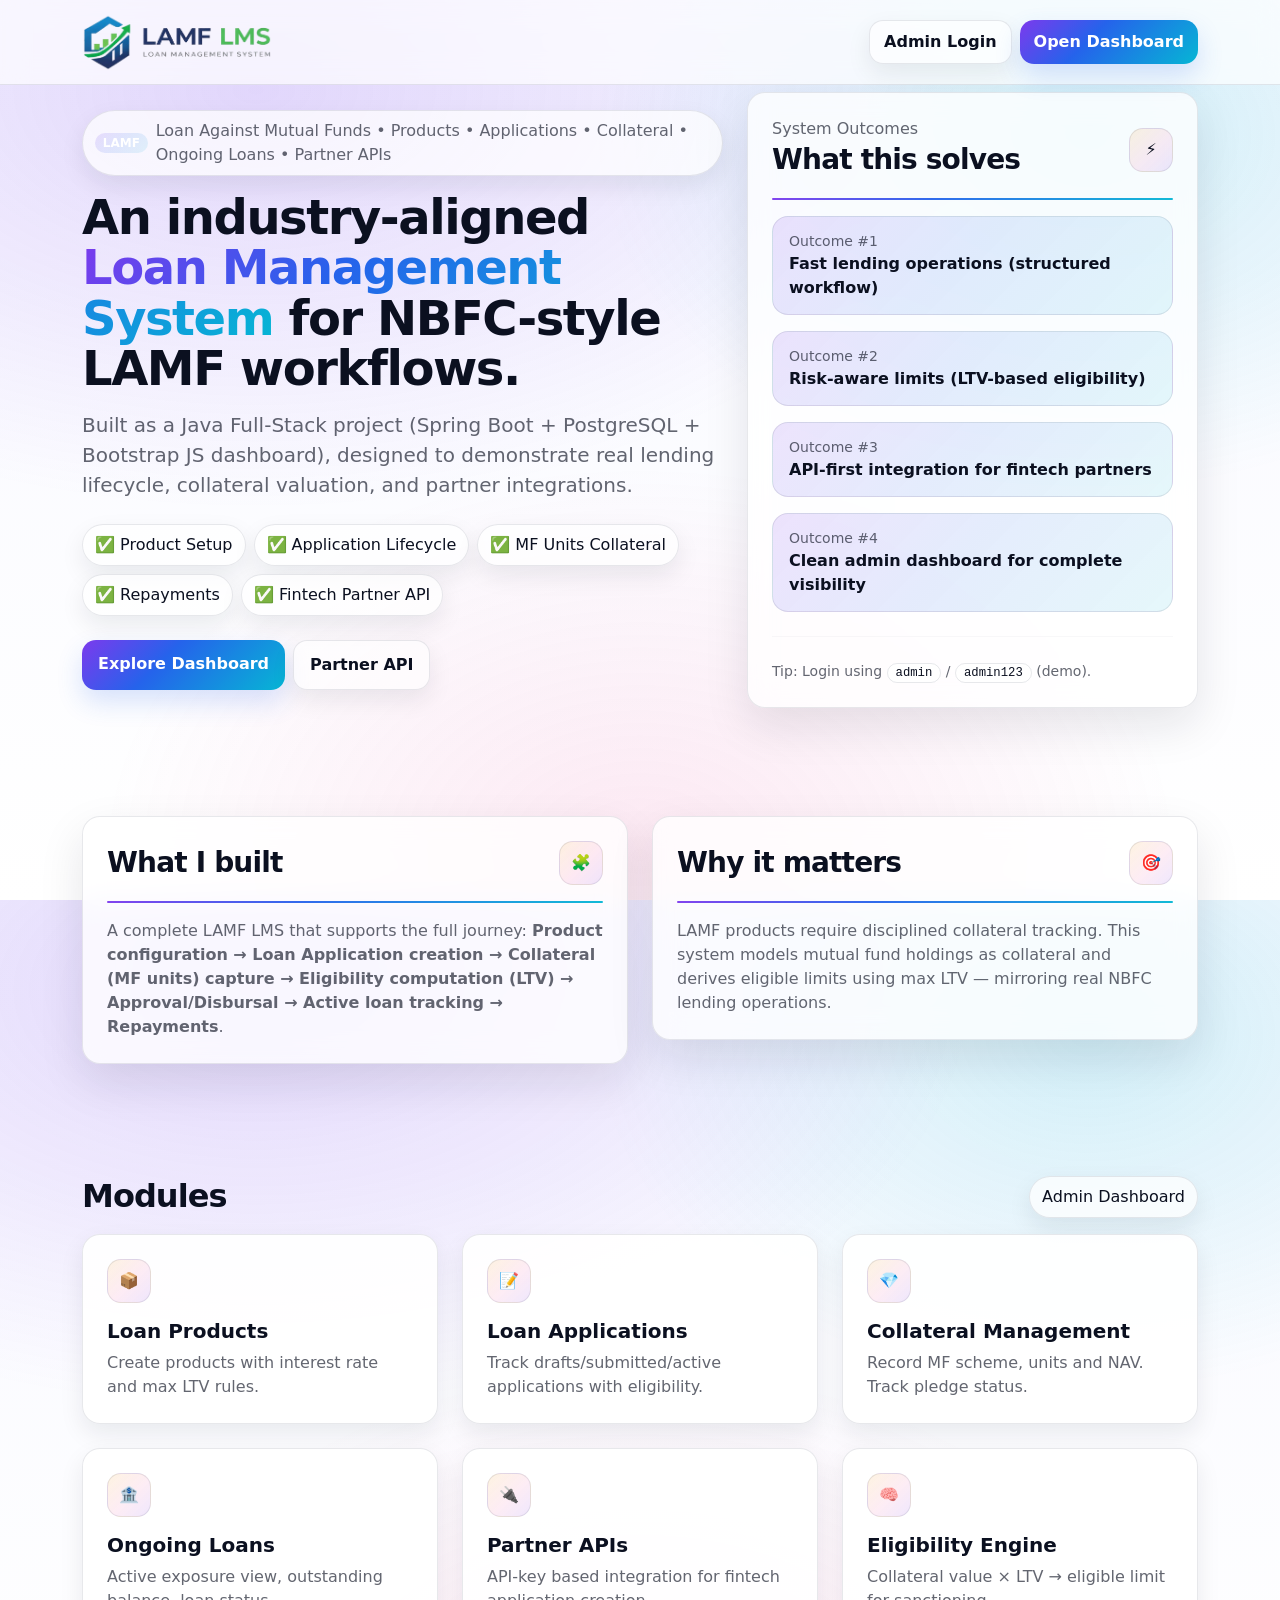
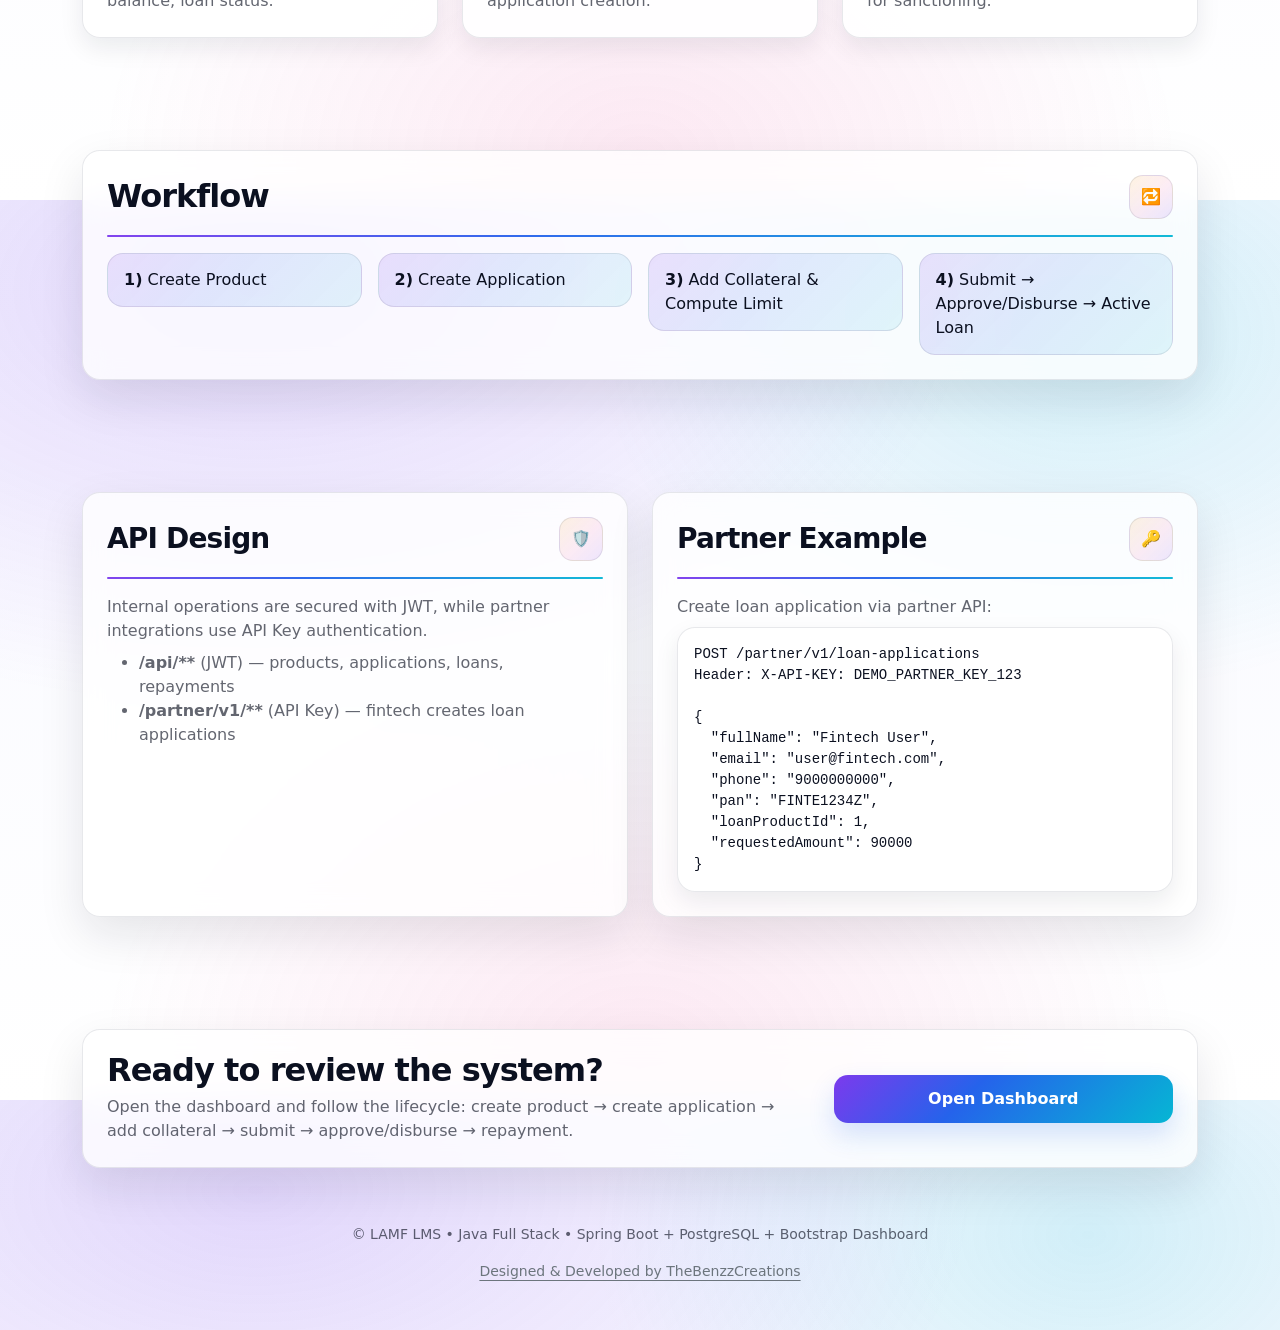
==== commit e84cc878: "seo" ====
--- a/index.html
+++ b/index.html
@@ -4,6 +4,30 @@
   <meta charset="UTF-8" />
   <meta name="viewport" content="width=device-width, initial-scale=1.0" />
   <title>LAMF LMS • Industry-Grade Loan Management System</title>
+  <meta name="description" content="Explore LAMF LMS, a loan management demo for loan-against-mutual-fund workflows, including products, applications, collateral, loans and repayments." />
+  <meta name="author" content="TheBenzzCreations" />
+  <meta name="creator" content="TheBenzzCreations" />
+  <meta property="og:type" content="website" />
+  <meta property="og:site_name" content="LAMF LMS" />
+  <meta property="og:title" content="LAMF LMS • Industry-Grade Loan Management System" />
+  <meta property="og:description" content="Explore LAMF LMS, a loan management demo for loan-against-mutual-fund workflows, including products, applications, collateral, loans and repayments." />
+  <meta name="twitter:card" content="summary" />
+  <meta name="twitter:title" content="LAMF LMS • Industry-Grade Loan Management System" />
+  <meta name="twitter:description" content="Explore LAMF LMS, a loan management demo for loan-against-mutual-fund workflows, including products, applications, collateral, loans and repayments." />
+
+  <script type="application/ld+json">
+  {
+    "@context": "https://schema.org",
+    "@type": "WebSite",
+    "name": "LAMF LMS",
+    "description": "Explore LAMF LMS, a loan management demo for loan-against-mutual-fund workflows, including products, applications, collateral, loans and repayments.",
+    "creator": {
+      "@type": "Organization",
+      "name": "TheBenzzCreations",
+      "url": "https://www.thebenzzcreations.com/"
+    }
+  }
+  </script>
   <link href="https://cdn.jsdelivr.net/npm/bootstrap@5.3.3/dist/css/bootstrap.min.css" rel="stylesheet">
   <link rel="stylesheet" href="assets/css/theme.css">
 
@@ -277,6 +301,15 @@
 
   <div class="container pb-5">
     <div class="text-center text-muted-lux small">© LAMF LMS • Java Full Stack • Spring Boot + PostgreSQL + Bootstrap Dashboard</div>
+    <div class="mt-3 text-center small">
+      <a
+        class="d-inline-block link-secondary link-offset-2"
+        href="https://www.thebenzzcreations.com/"
+        target="_blank"
+        rel="noopener noreferrer nofollow"
+        title="TheBenzzCreations"
+      >Designed &amp; Developed by TheBenzzCreations</a>
+    </div>
   </div>
 
   <div class="toast-container position-fixed bottom-0 end-0 p-3" id="toastContainer"></div>
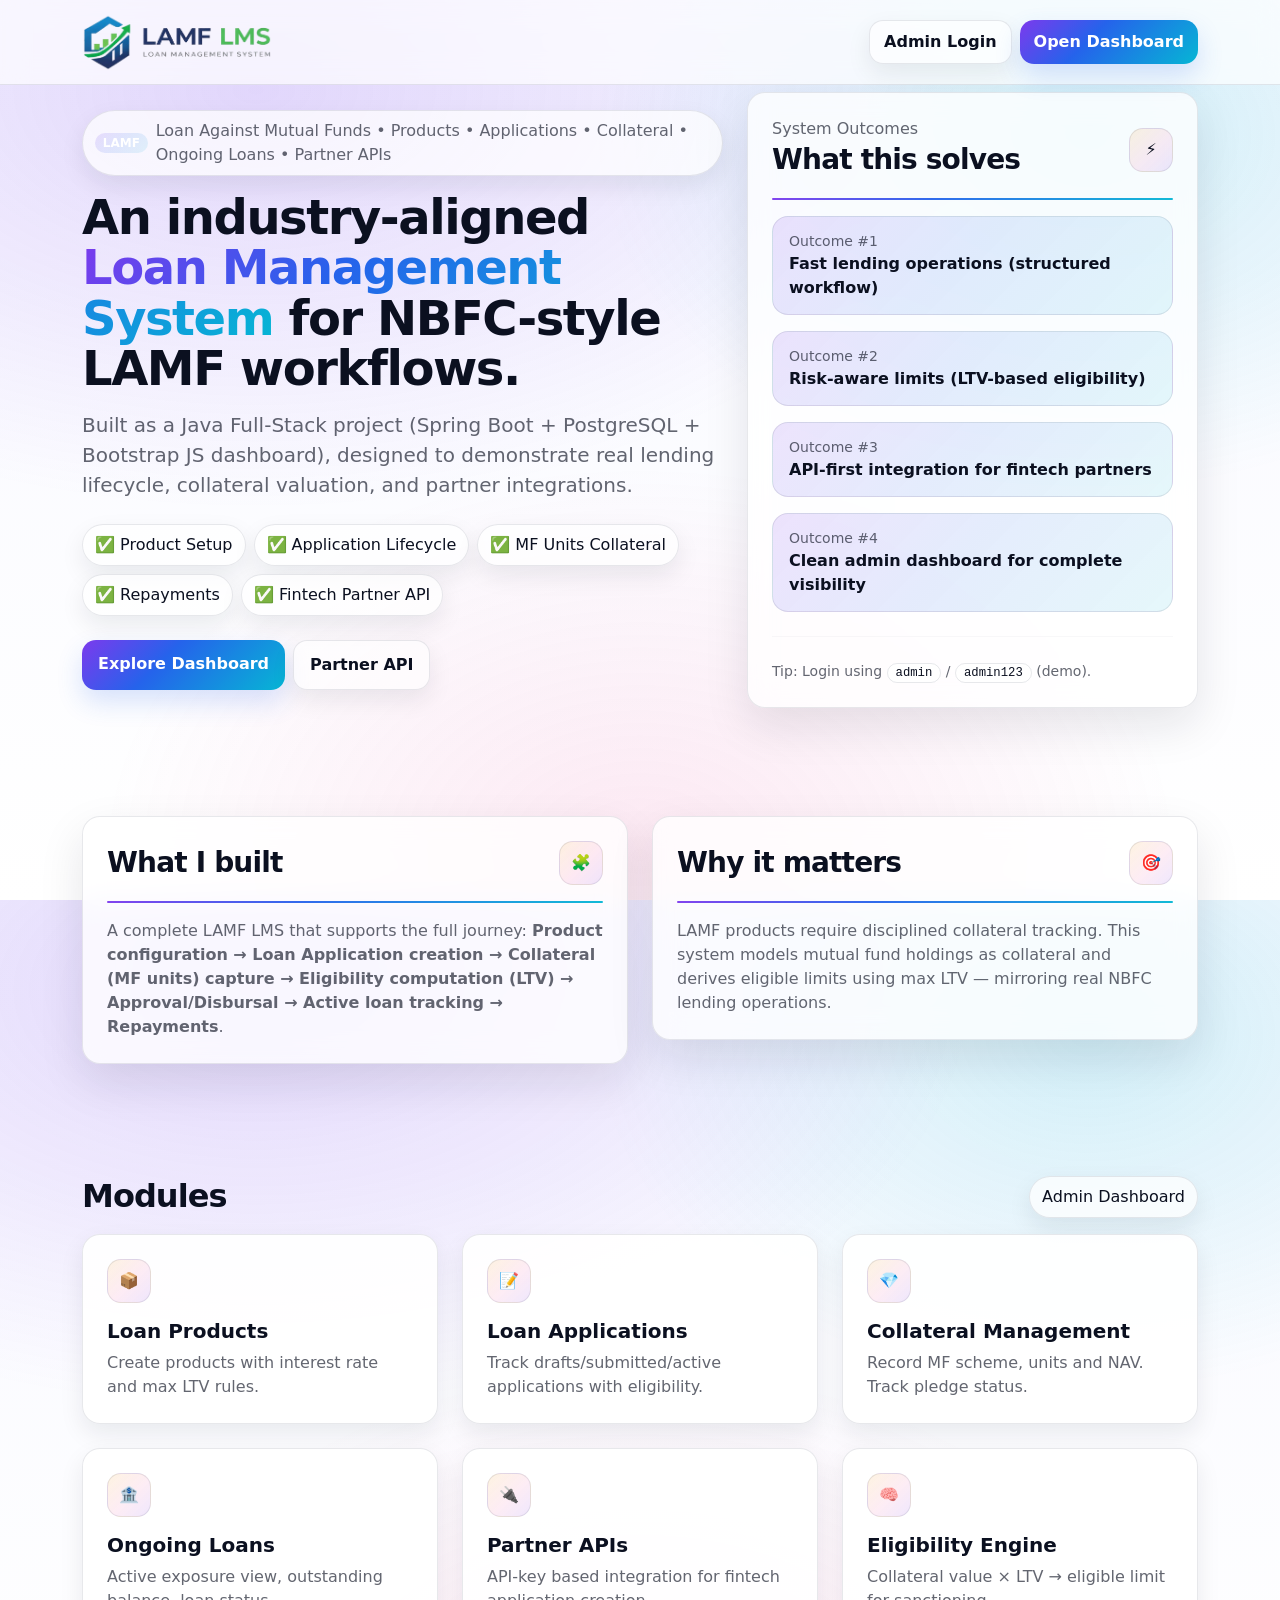
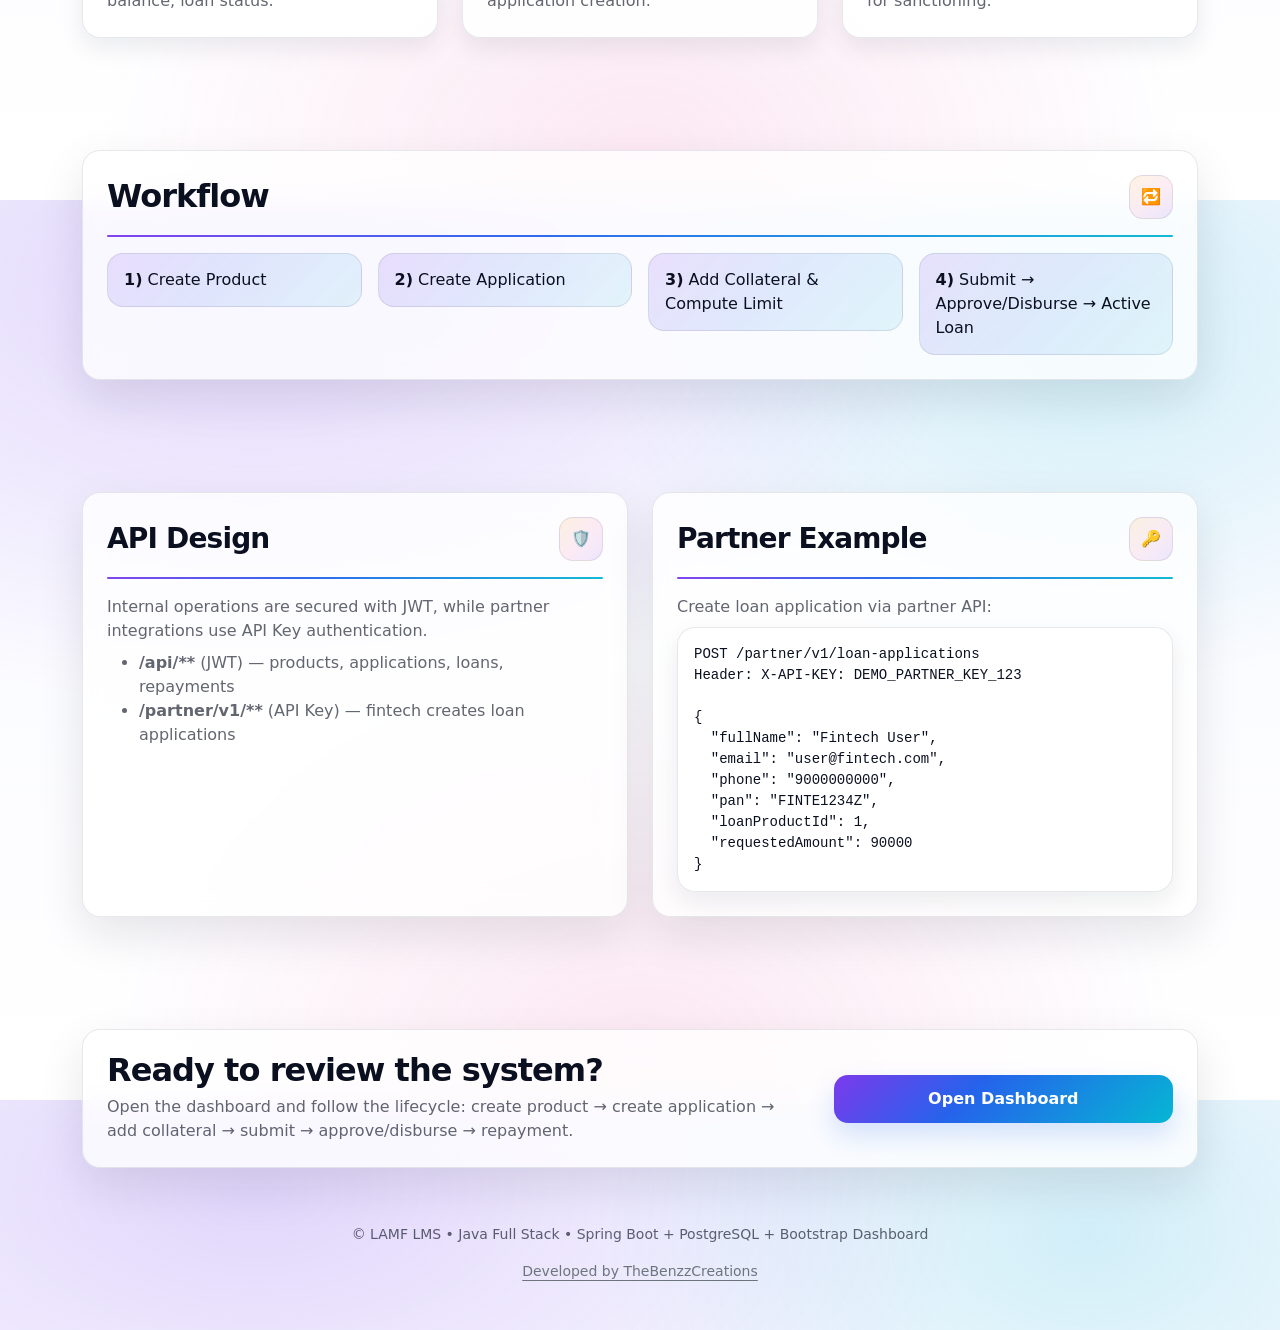
==== commit 9bd52e8c: "docs: standardize TheBenzzCreations attribution" ====
--- a/index.html
+++ b/index.html
@@ -305,10 +305,8 @@
       <a
         class="d-inline-block link-secondary link-offset-2"
         href="https://www.thebenzzcreations.com/"
-        target="_blank"
-        rel="noopener noreferrer nofollow"
         title="TheBenzzCreations"
-      >Designed &amp; Developed by TheBenzzCreations</a>
+      >Developed by TheBenzzCreations</a>
     </div>
   </div>
 
